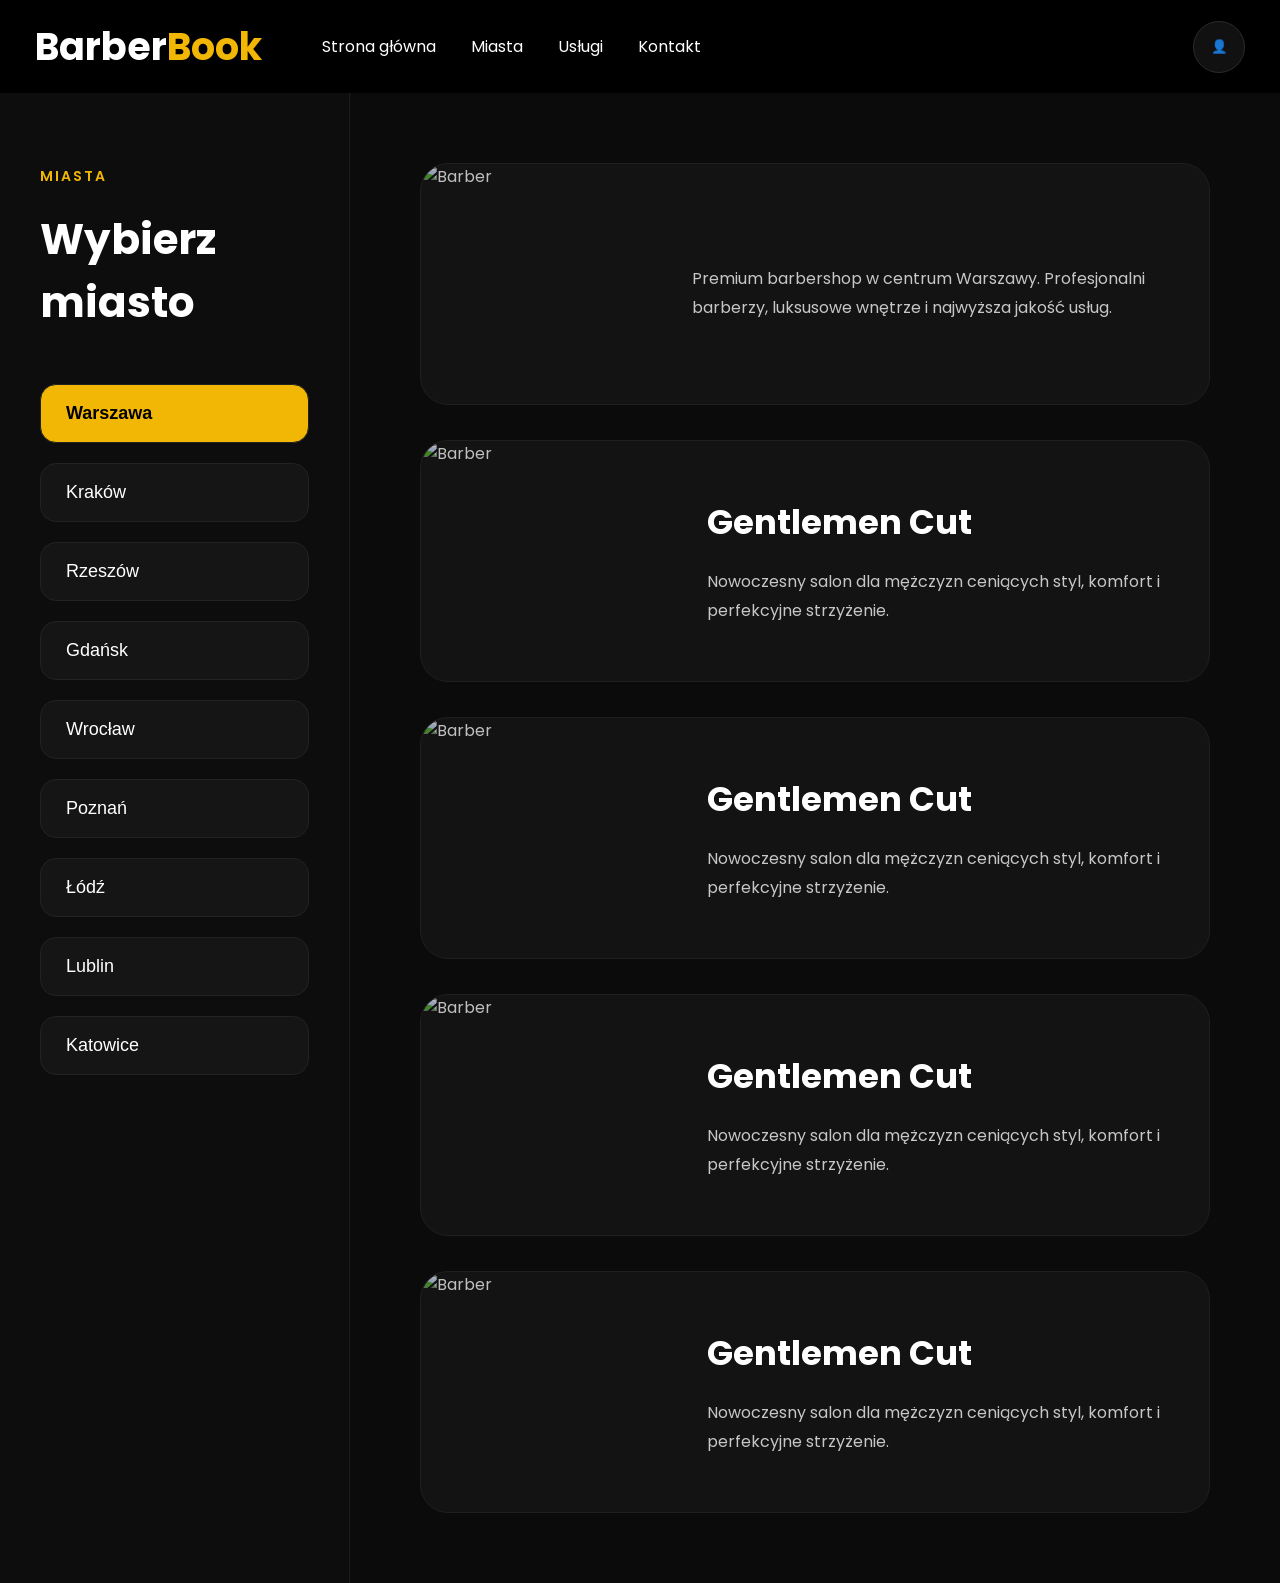
==== frontend/wwwroot/cities.html @ dbd0403c "feat: add cities page with navigation, styling, and service images" ====
<!DOCTYPE html>
<html lang="pl">
<head>
    <meta charset="UTF-8" />
    <meta name="viewport" content="width=device-width, initial-scale=1.0"/>

    <title>BarberBook — Miasta</title>

    <link rel="stylesheet" href="cities.css">

    <link rel="preconnect" href="https://fonts.googleapis.com">
    <link rel="preconnect" href="https://fonts.gstatic.com" crossorigin>

    <link href="https://fonts.googleapis.com/css2?family=Poppins:wght@300;400;500;600;700;800&display=swap" rel="stylesheet">
</head>

<body>

    <!-- ================= NAVBAR ================= -->

    <header>

        <nav class="navbar">

            <div class="logo">
                Barber<span>Book</span>
            </div>

            <ul class="nav-links">
                <li><a href="index.html">Strona główna</a></li>
                <li><a href="#">Miasta</a></li>
                <li><a href="#">Usługi</a></li>
                <li><a href="#">Kontakt</a></li>
            </ul>

            <div class="user-menu">

                <button class="user-btn">
                    👤
                </button>

            </div>

        </nav>

    </header>

    <!-- ================= PAGE ================= -->

    <section class="cities-page">

        <!-- LEFT -->

        <div class="cities-sidebar">

            <span class="sidebar-subtitle">
                MIASTA
            </span>

            <h2>
                Wybierz miasto
            </h2>

            <div class="city-buttons">

                <button class="city-btn active" data-city="warszawa">
                    Warszawa
                </button>

                <button class="city-btn" data-city="krakow">
                    Kraków
                </button>

                <button class="city-btn" data-city="rzeszow">
                    Rzeszów
                </button>

                <button class="city-btn" data-city="gdansk">
                    Gdańsk
                </button>

                <button class="city-btn" data-city="wroclaw">
                    Wrocław
                </button>

                <button class="city-btn" data-city="poznan">
                    Poznań
                </button>

                <button class="city-btn" data-city="lodz">
                    Łódź
                </button>

                <button class="city-btn" data-city="lublin">
                    Lublin
                </button>

                <button class="city-btn" data-city="katowice">
                    Katowice
                </button>

            </div>

        </div>

        <!-- RIGHT -->

        <div class="barbershops-content">

            <!-- WARSZAWA -->

            <div class="city-panel active" id="warszawa">

                <div class="shop-card">

                    <img src="/img/barber1.jpg" alt="Barber">

                    <div class="shop-info">

                        <h3></h3>

                        <p>
                            Premium barbershop w centrum Warszawy.
                            Profesjonalni barberzy, luksusowe wnętrze
                            i najwyższa jakość usług.
                        </p>

                    </div>

                </div>

                <div class="shop-card">

                    <img src="/img/barber2.jpg" alt="Barber">

                    <div class="shop-info">

                        <h3>Gentlemen Cut</h3>

                        <p>
                            Nowoczesny salon dla mężczyzn ceniących styl,
                            komfort i perfekcyjne strzyżenie.
                        </p>

                    </div>

                </div>
                <div class="shop-card">

                    <img src="/img/barber2.jpg" alt="Barber">

                    <div class="shop-info">

                        <h3>Gentlemen Cut</h3>

                        <p>
                            Nowoczesny salon dla mężczyzn ceniących styl,
                            komfort i perfekcyjne strzyżenie.
                        </p>

                    </div>

                </div>
                <div class="shop-card">

                    <img src="/img/barber2.jpg" alt="Barber">

                    <div class="shop-info">

                        <h3>Gentlemen Cut</h3>

                        <p>
                            Nowoczesny salon dla mężczyzn ceniących styl,
                            komfort i perfekcyjne strzyżenie.
                        </p>

                    </div>

                </div>
                <div class="shop-card">

                    <img src="/img/barber2.jpg" alt="Barber">

                    <div class="shop-info">

                        <h3>Gentlemen Cut</h3>

                        <p>
                            Nowoczesny salon dla mężczyzn ceniących styl,
                            komfort i perfekcyjne strzyżenie.
                        </p>

                    </div>

                </div>

            </div>

            <!-- KRAKOW -->

            <div class="city-panel" id="krakow">

                <div class="shop-card">

                    <img src="/img/barber3.jpg" alt="Barber">

                    <div class="shop-info">

                        <h3>Royal Barber Kraków</h3>

                        <p>
                            Barber premium z wyjątkową atmosferą
                            i najlepszymi barberami w Krakowie.
                        </p>

                    </div>

                </div>
                <div class="shop-card">

                    <img src="/img/barber2.jpg" alt="Barber">

                    <div class="shop-info">

                        <h3>Gentlemen Cut</h3>

                        <p>
                            Nowoczesny salon dla mężczyzn ceniących styl,
                            komfort i perfekcyjne strzyżenie.
                        </p>

                    </div>

                </div>
                <div class="shop-card">

                    <img src="/img/barber2.jpg" alt="Barber">

                    <div class="shop-info">

                        <h3>Gentlemen Cut</h3>

                        <p>
                            Nowoczesny salon dla mężczyzn ceniących styl,
                            komfort i perfekcyjne strzyżenie.
                        </p>

                    </div>

                </div>

            </div>

            <!-- RZESZOW -->

            <div class="city-panel" id="rzeszow">

                <div class="shop-card">

                    <img src="/img/barber4.jpg" alt="Barber">

                    <div class="shop-info">

                        <h3>Barber Rzeszów Marszałkowska</h3>

                        <p>
                            Elegancki salon z profesjonalnym podejściem
                            oraz nowoczesnym stylem premium.
                        </p>

                    </div>

                </div>

            </div>

        </div>

    </section>
    

    <script>

        const buttons = document.querySelectorAll('.city-btn');
        const panels = document.querySelectorAll('.city-panel');

        buttons.forEach(button => {

            button.addEventListener('click', () => {

                buttons.forEach(btn => btn.classList.remove('active'));
                panels.forEach(panel => panel.classList.remove('active'));

                button.classList.add('active');

                const city = button.dataset.city;

                document.getElementById(city).classList.add('active');

            });

        });

    </script>

</body>
</html>
---- frontend/wwwroot/cities.css ----
/* ================= BASE ================= */

* {
    margin: 0;
    padding: 0;
    box-sizing: border-box;
}

body {
    background: #0b0b0b;
    color: white;

    font-family: 'Poppins', sans-serif;
}

/* ================= NAVBAR ================= */

.navbar {
    display: flex;
    align-items: center;

    padding: 18px 35px;

    background: #000;

    position: sticky;
    top: 0;

    z-index: 1000;
}

.logo {
    font-size: 38px;
    font-weight: 700;
}

.logo span {
    color: #f2b705;
}

.nav-links {
    display: flex;
    gap: 35px;

    margin-left: 60px;

    list-style: none;
}

.nav-links a {
    color: white;
    text-decoration: none;

    transition: 0.3s;
}

.nav-links a:hover {
    color: #f2b705;
}

.user-menu {
    margin-left: auto;
}

.user-btn {
    width: 52px;
    height: 52px;

    border-radius: 50%;

    border: 1px solid #2b2b2b;

    background: #111;

    color: white;

    cursor: pointer;
}

/* ================= PAGE ================= */

.cities-page {
    display: flex;

    min-height: 100vh;
}

/* ================= LEFT ================= */

.cities-sidebar {
    width: 350px;

    padding: 70px 40px;

    border-right: 1px solid #1d1d1d;

    background: #0d0d0d;
}

.sidebar-subtitle {
    color: #f2b705;

    font-size: 14px;
    font-weight: 600;

    letter-spacing: 2px;
}

.cities-sidebar h2 {
    font-size: 42px;

    margin-top: 20px;
    margin-bottom: 50px;
}

/* BUTTONS */

.city-buttons {
    display: flex;
    flex-direction: column;

    gap: 20px;
}

.city-btn {
    padding: 18px 25px;

    border: 1px solid #222;

    border-radius: 16px;

    background: #151515;

    color: white;

    font-size: 18px;
    font-weight: 500;

    text-align: left;

    cursor: pointer;

    transition: 0.3s;
}

.city-btn:hover {
    border-color: #f2b705;

    transform: translateX(8px);
}

.city-btn.active {
    background: #f2b705;

    color: black;

    font-weight: 700;
}

/* ================= RIGHT ================= */

.barbershops-content {
    flex: 1;

    padding: 70px;
}

/* CITY PANEL */

.city-panel {
    display: none;

    flex-direction: column;

    gap: 35px;
}

.city-panel.active {
    display: flex;
}

/* SHOP CARD */

.shop-card {
    display: flex;
    align-items: center;

    gap: 35px;

    background: #131313;

    border: 1px solid #1f1f1f;

    border-radius: 28px;

    overflow: hidden;

    transition: 0.4s;
}

.shop-card:hover {
    transform: translateY(-8px);

    border-color: #f2b705;
}

/* IMAGE */

.shop-card img {
    width: 340px;
    height: 240px;

    object-fit: cover;

    filter: brightness(0.75);

    transition: 0.4s;
}

.shop-card:hover img {
    filter: brightness(0.95);

    transform: scale(1.03);
}

/* INFO */

.shop-info {
    padding-right: 30px;
}

.shop-info h3 {
    font-size: 34px;

    margin-bottom: 20px;
}

.shop-info p {
    color: #c7c7c7;

    line-height: 1.8;

    max-width: 700px;
}
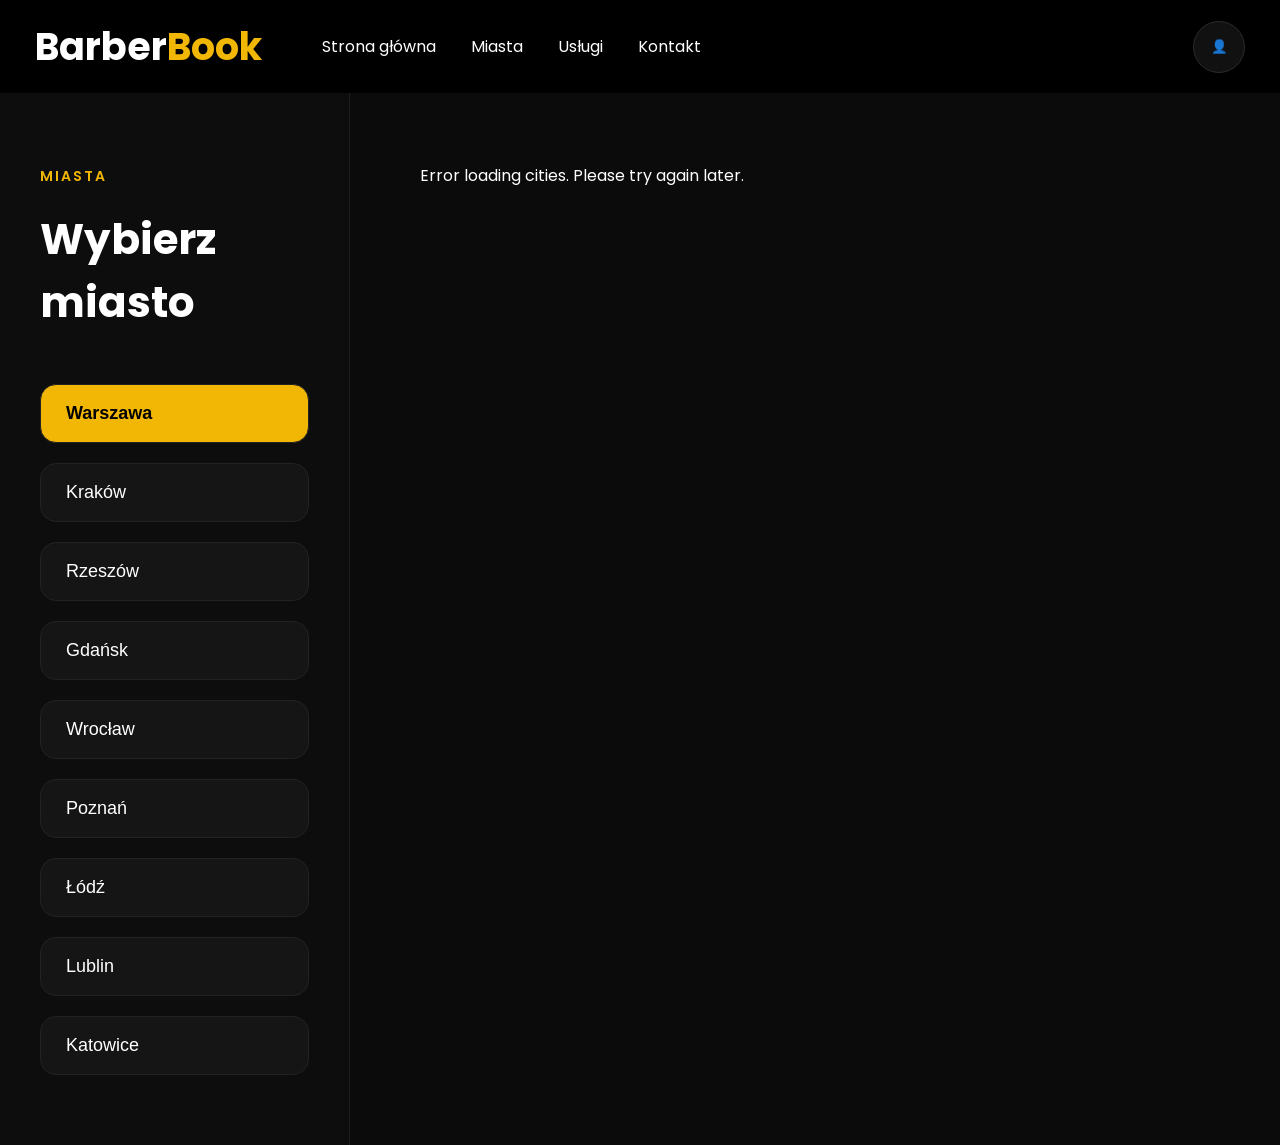
==== commit 7e0a9ea7: "feat: implement authentication and registration functionality with API integration Co-authored-by: C" ====
--- a/frontend/wwwroot/cities.html
+++ b/frontend/wwwroot/cities.html
@@ -113,7 +113,7 @@
 
                 <div class="shop-card">
 
-                    <img src="/img/barber1.jpg" alt="Barber">
+                    <img src="#" alt="Barber">
 
                     <div class="shop-info">
 
@@ -131,55 +131,55 @@
 
                 <div class="shop-card">
 
-                    <img src="/img/barber2.jpg" alt="Barber">
-
-                    <div class="shop-info">
-
-                        <h3>Gentlemen Cut</h3>
-
-                        <p>
-                            Nowoczesny salon dla mężczyzn ceniących styl,
-                            komfort i perfekcyjne strzyżenie.
-                        </p>
-
-                    </div>
-
-                </div>
-                <div class="shop-card">
-
-                    <img src="/img/barber2.jpg" alt="Barber">
-
-                    <div class="shop-info">
-
-                        <h3>Gentlemen Cut</h3>
-
-                        <p>
-                            Nowoczesny salon dla mężczyzn ceniących styl,
-                            komfort i perfekcyjne strzyżenie.
-                        </p>
-
-                    </div>
-
-                </div>
-                <div class="shop-card">
-
-                    <img src="/img/barber2.jpg" alt="Barber">
-
-                    <div class="shop-info">
-
-                        <h3>Gentlemen Cut</h3>
-
-                        <p>
-                            Nowoczesny salon dla mężczyzn ceniących styl,
-                            komfort i perfekcyjne strzyżenie.
-                        </p>
-
-                    </div>
-
-                </div>
-                <div class="shop-card">
-
-                    <img src="/img/barber2.jpg" alt="Barber">
+                    <img src="#" alt="Barber">
+
+                    <div class="shop-info">
+
+                        <h3>Gentlemen Cut</h3>
+
+                        <p>
+                            Nowoczesny salon dla mężczyzn ceniących styl,
+                            komfort i perfekcyjne strzyżenie.
+                        </p>
+
+                    </div>
+
+                </div>
+                <div class="shop-card">
+
+                    <img src="#" alt="Barber">
+
+                    <div class="shop-info">
+
+                        <h3>Gentlemen Cut</h3>
+
+                        <p>
+                            Nowoczesny salon dla mężczyzn ceniących styl,
+                            komfort i perfekcyjne strzyżenie.
+                        </p>
+
+                    </div>
+
+                </div>
+                <div class="shop-card">
+
+                    <img src="#" alt="Barber">
+
+                    <div class="shop-info">
+
+                        <h3>Gentlemen Cut</h3>
+
+                        <p>
+                            Nowoczesny salon dla mężczyzn ceniących styl,
+                            komfort i perfekcyjne strzyżenie.
+                        </p>
+
+                    </div>
+
+                </div>
+                <div class="shop-card">
+
+                    <img src="#" alt="Barber">
 
                     <div class="shop-info">
 
@@ -202,7 +202,7 @@
 
                 <div class="shop-card">
 
-                    <img src="/img/barber3.jpg" alt="Barber">
+                    <img src="#" alt="Barber">
 
                     <div class="shop-info">
 
@@ -218,23 +218,23 @@
                 </div>
                 <div class="shop-card">
 
-                    <img src="/img/barber2.jpg" alt="Barber">
-
-                    <div class="shop-info">
-
-                        <h3>Gentlemen Cut</h3>
-
-                        <p>
-                            Nowoczesny salon dla mężczyzn ceniących styl,
-                            komfort i perfekcyjne strzyżenie.
-                        </p>
-
-                    </div>
-
-                </div>
-                <div class="shop-card">
-
-                    <img src="/img/barber2.jpg" alt="Barber">
+                    <img src="#" alt="Barber">
+
+                    <div class="shop-info">
+
+                        <h3>Gentlemen Cut</h3>
+
+                        <p>
+                            Nowoczesny salon dla mężczyzn ceniących styl,
+                            komfort i perfekcyjne strzyżenie.
+                        </p>
+
+                    </div>
+
+                </div>
+                <div class="shop-card">
+
+                    <img src="#" alt="Barber">
 
                     <div class="shop-info">
 
@@ -257,7 +257,7 @@
 
                 <div class="shop-card">
 
-                    <img src="/img/barber4.jpg" alt="Barber">
+                    <img src="#" alt="Barber">
 
                     <div class="shop-info">
 
@@ -279,29 +279,7 @@
     </section>
     
 
-    <script>
-
-        const buttons = document.querySelectorAll('.city-btn');
-        const panels = document.querySelectorAll('.city-panel');
-
-        buttons.forEach(button => {
-
-            button.addEventListener('click', () => {
-
-                buttons.forEach(btn => btn.classList.remove('active'));
-                panels.forEach(panel => panel.classList.remove('active'));
-
-                button.classList.add('active');
-
-                const city = button.dataset.city;
-
-                document.getElementById(city).classList.add('active');
-
-            });
-
-        });
-
-    </script>
+    <script src="cities.js"></script>
 
 </body>
 </html>
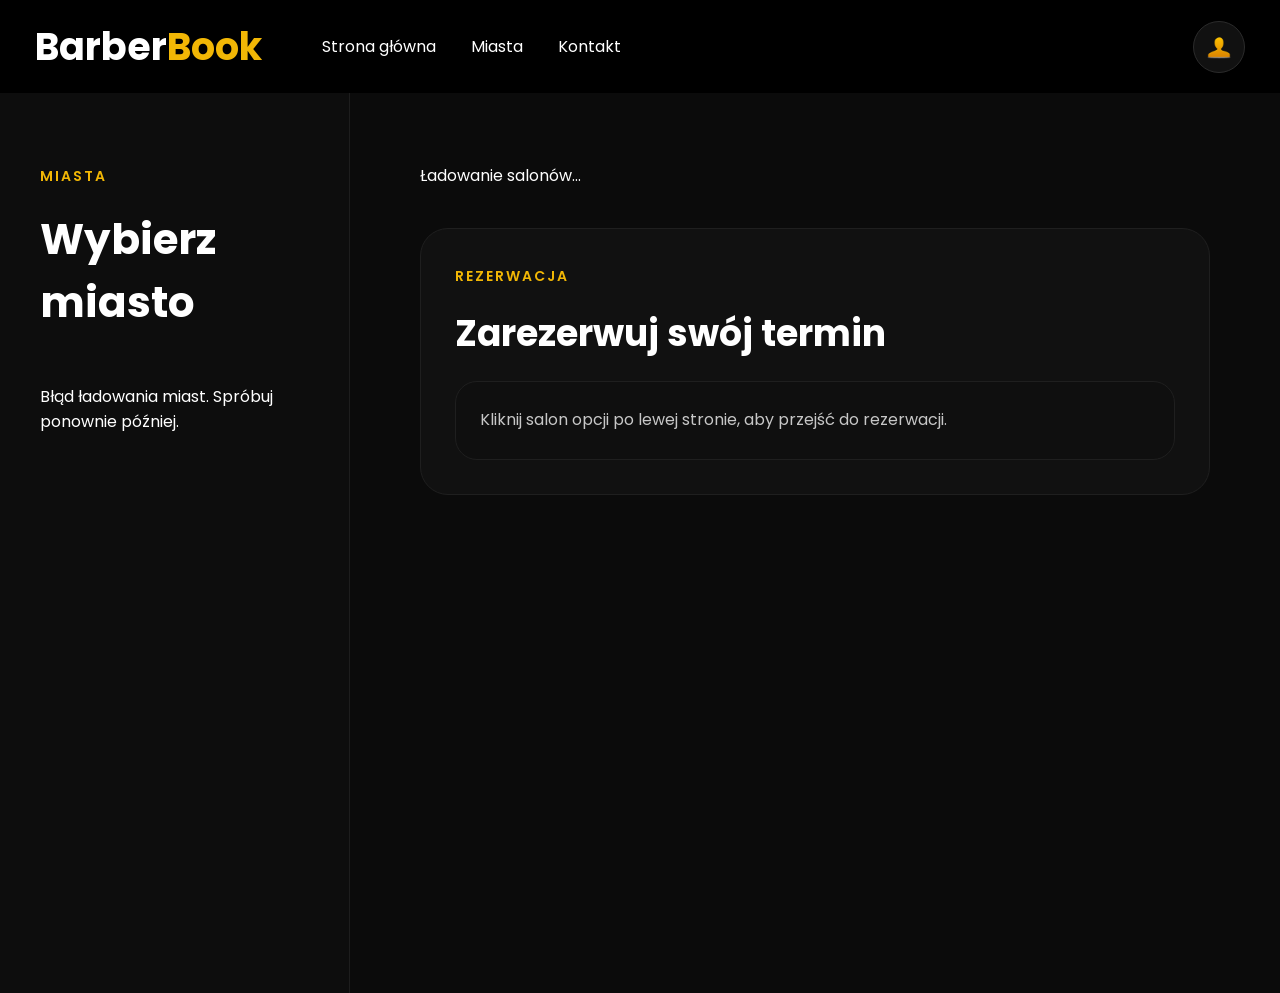
==== commit 5ac406af: "feat: Enhance city selection and barbershop reservation features - Updated cities.js to improve city" ====
--- a/frontend/wwwroot/cities.html
+++ b/frontend/wwwroot/cities.html
@@ -28,17 +28,16 @@
 
             <ul class="nav-links">
                 <li><a href="index.html">Strona główna</a></li>
-                <li><a href="#">Miasta</a></li>
-                <li><a href="#">Usługi</a></li>
+                <li><a href="cities.html">Miasta</a></li>
                 <li><a href="#">Kontakt</a></li>
             </ul>
 
             <div class="user-menu">
-
                 <button class="user-btn">
-                    👤
+                    <span class="user-icon"><img src="img/icon.png" alt=""></span>
                 </button>
-
+                <div class="dropdown-menu">
+                </div>
             </div>
 
         </nav>
@@ -62,43 +61,7 @@
             </h2>
 
             <div class="city-buttons">
-
-                <button class="city-btn active" data-city="warszawa">
-                    Warszawa
-                </button>
-
-                <button class="city-btn" data-city="krakow">
-                    Kraków
-                </button>
-
-                <button class="city-btn" data-city="rzeszow">
-                    Rzeszów
-                </button>
-
-                <button class="city-btn" data-city="gdansk">
-                    Gdańsk
-                </button>
-
-                <button class="city-btn" data-city="wroclaw">
-                    Wrocław
-                </button>
-
-                <button class="city-btn" data-city="poznan">
-                    Poznań
-                </button>
-
-                <button class="city-btn" data-city="lodz">
-                    Łódź
-                </button>
-
-                <button class="city-btn" data-city="lublin">
-                    Lublin
-                </button>
-
-                <button class="city-btn" data-city="katowice">
-                    Katowice
-                </button>
-
+                <p class="loader">Ładowanie miast...</p>
             </div>
 
         </div>
@@ -106,172 +69,18 @@
         <!-- RIGHT -->
 
         <div class="barbershops-content">
-
-            <!-- WARSZAWA -->
-
-            <div class="city-panel active" id="warszawa">
-
-                <div class="shop-card">
-
-                    <img src="#" alt="Barber">
-
-                    <div class="shop-info">
-
-                        <h3></h3>
-
-                        <p>
-                            Premium barbershop w centrum Warszawy.
-                            Profesjonalni barberzy, luksusowe wnętrze
-                            i najwyższa jakość usług.
-                        </p>
-
-                    </div>
-
-                </div>
-
-                <div class="shop-card">
-
-                    <img src="#" alt="Barber">
-
-                    <div class="shop-info">
-
-                        <h3>Gentlemen Cut</h3>
-
-                        <p>
-                            Nowoczesny salon dla mężczyzn ceniących styl,
-                            komfort i perfekcyjne strzyżenie.
-                        </p>
-
-                    </div>
-
-                </div>
-                <div class="shop-card">
-
-                    <img src="#" alt="Barber">
-
-                    <div class="shop-info">
-
-                        <h3>Gentlemen Cut</h3>
-
-                        <p>
-                            Nowoczesny salon dla mężczyzn ceniących styl,
-                            komfort i perfekcyjne strzyżenie.
-                        </p>
-
-                    </div>
-
-                </div>
-                <div class="shop-card">
-
-                    <img src="#" alt="Barber">
-
-                    <div class="shop-info">
-
-                        <h3>Gentlemen Cut</h3>
-
-                        <p>
-                            Nowoczesny salon dla mężczyzn ceniących styl,
-                            komfort i perfekcyjne strzyżenie.
-                        </p>
-
-                    </div>
-
-                </div>
-                <div class="shop-card">
-
-                    <img src="#" alt="Barber">
-
-                    <div class="shop-info">
-
-                        <h3>Gentlemen Cut</h3>
-
-                        <p>
-                            Nowoczesny salon dla mężczyzn ceniących styl,
-                            komfort i perfekcyjne strzyżenie.
-                        </p>
-
-                    </div>
-
-                </div>
-
+            <div class="shop-list-container" id="shopList">
+                <p class="loader">Ładowanie salonów...</p>
             </div>
 
-            <!-- KRAKOW -->
+            <!-- RESERVATION PANEL -->
 
-            <div class="city-panel" id="krakow">
-
-                <div class="shop-card">
-
-                    <img src="#" alt="Barber">
-
-                    <div class="shop-info">
-
-                        <h3>Royal Barber Kraków</h3>
-
-                        <p>
-                            Barber premium z wyjątkową atmosferą
-                            i najlepszymi barberami w Krakowie.
-                        </p>
-
-                    </div>
-
+            <div class="reservation-panel" id="reservationPanel">
+                <span class="sidebar-subtitle">REZERWACJA</span>
+                <h2>Zarezerwuj swój termin</h2>
+                <div class="reservation-card" id="reservationCard">
+                    <p class="empty-state">Kliknij salon opcji po lewej stronie, aby przejść do rezerwacji.</p>
                 </div>
-                <div class="shop-card">
-
-                    <img src="#" alt="Barber">
-
-                    <div class="shop-info">
-
-                        <h3>Gentlemen Cut</h3>
-
-                        <p>
-                            Nowoczesny salon dla mężczyzn ceniących styl,
-                            komfort i perfekcyjne strzyżenie.
-                        </p>
-
-                    </div>
-
-                </div>
-                <div class="shop-card">
-
-                    <img src="#" alt="Barber">
-
-                    <div class="shop-info">
-
-                        <h3>Gentlemen Cut</h3>
-
-                        <p>
-                            Nowoczesny salon dla mężczyzn ceniących styl,
-                            komfort i perfekcyjne strzyżenie.
-                        </p>
-
-                    </div>
-
-                </div>
-
-            </div>
-
-            <!-- RZESZOW -->
-
-            <div class="city-panel" id="rzeszow">
-
-                <div class="shop-card">
-
-                    <img src="#" alt="Barber">
-
-                    <div class="shop-info">
-
-                        <h3>Barber Rzeszów Marszałkowska</h3>
-
-                        <p>
-                            Elegancki salon z profesjonalnym podejściem
-                            oraz nowoczesnym stylem premium.
-                        </p>
-
-                    </div>
-
-                </div>
-
             </div>
 
         </div>
@@ -279,7 +88,8 @@
     </section>
     
 
+    <script src="user-menu.js"></script>
     <script src="cities.js"></script>
 
 </body>
-</html>+</html>
--- a/frontend/wwwroot/cities.css
+++ b/frontend/wwwroot/cities.css
@@ -165,20 +165,14 @@
     padding: 70px;
 }
 
-/* CITY PANEL */
-
-.city-panel {
-    display: none;
-
+/* SHOP LIST */
+
+.shop-list-container {
+    display: flex;
     flex-direction: column;
-
     gap: 35px;
 }
 
-.city-panel.active {
-    display: flex;
-}
-
 /* SHOP CARD */
 
 .shop-card {
@@ -196,12 +190,97 @@
     overflow: hidden;
 
     transition: 0.4s;
+    cursor: pointer;
 }
 
 .shop-card:hover {
     transform: translateY(-8px);
 
     border-color: #f2b705;
+}
+
+.shop-card.active {
+    background: #f2b705;
+    color: #111;
+    border-color: transparent;
+}
+
+.reservation-panel {
+    margin-top: 40px;
+    padding: 34px;
+    border-radius: 28px;
+    background: #111;
+    border: 1px solid #1f1f1f;
+}
+
+.reservation-panel h2 {
+    font-size: 36px;
+    margin: 18px 0 20px;
+}
+
+.reservation-card {
+    padding: 24px;
+    border-radius: 22px;
+    border: 1px solid #1f1f1f;
+    background: #0f0f0f;
+}
+
+.reservation-card p {
+    color: #c7c7c7;
+    line-height: 1.8;
+}
+
+.reservation-card .reservation-info {
+    display: grid;
+    gap: 14px;
+    margin-bottom: 18px;
+}
+
+.reservation-card .reservation-info span {
+    color: #d1d1d1;
+}
+
+.reservation-form {
+    display: grid;
+    gap: 20px;
+}
+
+.reservation-form label {
+    display: block;
+    margin-bottom: 10px;
+    color: #c7c7c7;
+    font-size: 14px;
+}
+
+.reservation-form input,
+.reservation-form select {
+    width: 100%;
+    padding: 16px;
+    border-radius: 16px;
+    border: 1px solid #222;
+    background: #121212;
+    color: white;
+}
+
+.reservation-form button {
+    width: 220px;
+    padding: 16px;
+    border: none;
+    border-radius: 16px;
+    background: #f2b705;
+    color: #111;
+    font-weight: 700;
+    cursor: pointer;
+    transition: 0.2s ease;
+}
+
+.reservation-form button:hover {
+    background: #ffcf33;
+}
+
+.reservation-card .message-box {
+    margin-top: 14px;
+    color: #d4d4d4;
 }
 
 /* IMAGE */
@@ -225,6 +304,84 @@
 
 /* INFO */
 
+.user-menu {
+    margin-left: auto;
+    position: relative;
+}
+
+.user-btn {
+    width: 52px;
+    height: 52px;
+    border-radius: 50%;
+    background: #111;
+    border: 1px solid #2b2b2b;
+    cursor: pointer;
+    overflow: hidden;
+    display: flex;
+    align-items: center;
+    justify-content: center;
+    font-size: 18px;
+}
+
+.user-icon {
+    display: flex;
+    align-items: center;
+    justify-content: center;
+}
+
+.user-icon img {
+    width: 24px;
+    height: 24px;
+    object-fit: contain;
+}
+
+.user-btn:hover {
+    border-color: #f2b705;
+}
+
+.dropdown-menu {
+    position: absolute;
+    top: 65px;
+    right: 0;
+    width: 210px;
+    background: #111;
+    border: 1px solid #2b2b2b;
+    border-radius: 15px;
+    display: none;
+    flex-direction: column;
+    overflow: hidden;
+    z-index: 2000;
+}
+
+.user-menu.active .dropdown-menu {
+    display: flex;
+}
+
+.dropdown-menu a,
+.dropdown-logout {
+    padding: 15px;
+    color: white;
+    text-decoration: none;
+    border-bottom: 1px solid #1f1f1f;
+    display: flex;
+    justify-content: center;
+    align-items: center;
+    text-align: center;
+    width: 100%;
+    background: transparent;
+    border-left: 0;
+    border-right: 0;
+    border-top: 0;
+    font: inherit;
+    cursor: pointer;
+}
+
+.dropdown-menu a:hover,
+.dropdown-logout:hover {
+    background: #1a1a1a;
+    color: #f2b705;
+}
+
 .shop-info {
     padding-right: 30px;
 }
@@ -241,4 +398,4 @@
     line-height: 1.8;
 
     max-width: 700px;
-}+}
